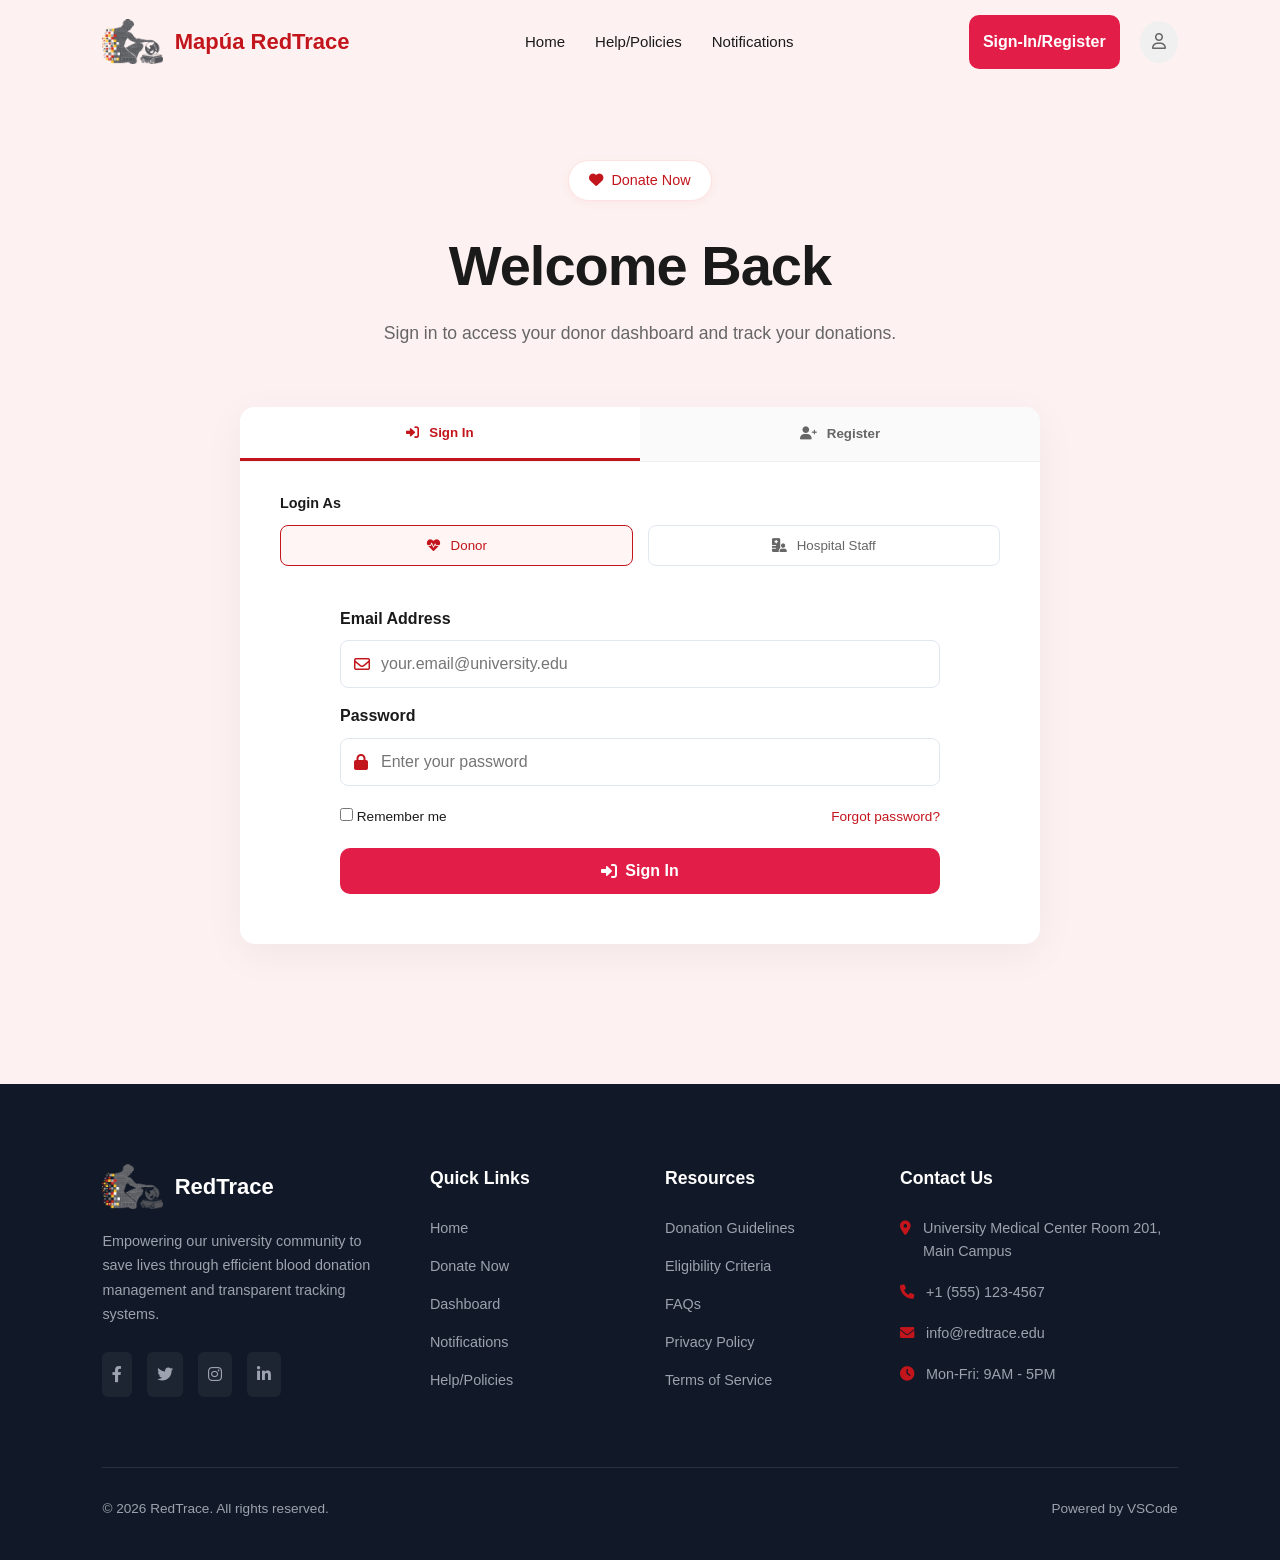
==== login.html @ cab45110 "Add files via upload" ====
<!doctype html>
<html lang="en">
  <head>
    <meta charset="UTF-8" />
    <meta name="viewport" content="width=device-width, initial-scale=1.0" />
    <title>Login | Mapúa RedTrace</title>
    <link rel="stylesheet" href="style.css" />
    <link
      rel="stylesheet"
      href="https://cdnjs.cloudflare.com/ajax/libs/font-awesome/6.0.0/css/all.min.css"
    />
  </head>

  <body class="help-page login-page">
    <header id="main-header">
      <nav class="navbar">
        <div class="logo">
          <a href="index.html">
            <img src="mapua-logo.png" alt="Mapúa Logo" />
            <span>Mapúa RedTrace</span>
          </a>
        </div>
        <ul class="nav-links">
          <li><a href="index.html">Home</a></li>
          <li><a href="help.html">Help/Policies</a></li>
          <li><a href="notifications.html">Notifications</a></li>
        </ul>
        <div class="nav-actions">
          <a href="login.html" class="btn btn-red" style="text-decoration: none"
            >Sign-In/Register</a
          >
          <div class="user-icon"><i class="fa-regular fa-user"></i></div>
        </div>
      </nav>
    </header>

    <main class="login-container">
      <div class="login-welcome">
        <div id="auth-badge" class="badge-mini">
          <i class="fa-solid fa-heart"></i> Donate Now
        </div>
        <h1 id="auth-title">Welcome Back</h1>
        <p id="auth-subtext">
          Sign in to access your donor dashboard and track your donations.
        </p>
      </div>

      <div class="auth-card">
        <div class="auth-tabs">
          <button
            class="auth-tab active"
            id="tab-signin"
            onclick="toggleAuth('signin')"
          >
            <i class="fa-solid fa-right-to-bracket"></i> Sign In
          </button>
          <button
            class="auth-tab"
            id="tab-register"
            onclick="toggleAuth('register')"
          >
            <i class="fa-solid fa-user-plus"></i> Register
          </button>
        </div>

        <div id="signin-section">
          <div class="role-selector" id="role-container">
            <p class="field-label">Login As</p>
            <div class="role-btns">
              <button
                class="role-btn active"
                id="donor-role"
                onclick="selectRole('donor')"
              >
                <i class="fa-solid fa-heart-pulse"></i> Donor
              </button>
              <button
                class="role-btn"
                id="staff-role"
                onclick="selectRole('staff')"
              >
                <i class="fa-solid fa-hospital-user"></i> Hospital Staff
              </button>
            </div>
          </div>

          <form class="auth-form" action="login.php" method="POST">
            <div class="form-group">
              <label>Email Address</label>
              <div class="input-wrapper">
                <i class="fa-regular fa-envelope"></i>
                <input
                  type="email"
                  name="email"
                  id="login-email"
                  placeholder="your.email@university.edu"
                  required
                />
              </div>
            </div>
            <div class="form-group">
              <label>Password</label>
              <div class="input-wrapper">
                <i class="fa-solid fa-lock"></i>
                <input
                  type="password"
                  name="password"
                  placeholder="Enter your password"
                  required
                />
              </div>
            </div>
            <div class="form-options">
              <label class="remember-me"
                ><input type="checkbox" /> Remember me</label
              >
              <a href="#" class="forgot-link">Forgot password?</a>
            </div>
            <button
              type="submit"
              class="btn btn-red btn-full"
              id="submit-auth-btn"
            >
              <i class="fa-solid fa-right-to-bracket"></i> Sign In
            </button>
          </form>
          <p class="staff-notice" id="staff-footer-note" style="display: none">
            <i class="fa-solid fa-circle-info"></i> Staff accounts are managed
            by hospital administrators
          </p>
        </div>

        <div id="register-section" style="display: none">
          <form class="auth-form reg-grid" action="register.php" method="POST">
            <div class="section-title full-width">
              <i class="fa-solid fa-user-gear"></i> Account Information
            </div>

            <div class="form-group">
              <label>First Name <span class="required">*</span></label>
              <input
                type="text"
                name="firstname"
                placeholder="Enter your first name"
                required
              />
              <!--
                This input collects the user's first name.
                The value entered here will be sent to the backend (register.php)
                using POST with the name "firstname".
                PHP will access it using $_POST['firstname'] and store it in the database.
                -->
            </div>
            <div class="form-group">
              <label>Last Name <span class="required">*</span></label>
              <input
                type="text"
                name="lastname"
                placeholder="Enter your last name"
                required
              />
              <!--
                This input collects the user's last name.
                The value entered here will be sent to the backend (register.php)
                using POST with the name "lastname".
                PHP will access it using $_POST['lastname'] and store it in the database.
                -->
            </div>
            <div class="form-group">
              <label>Email <span class="required">*</span></label>
              <input
                type="email"
                name="email"
                placeholder="your.email@university.edu"
                required
              />
              <!--
                This input collects the user's email.
                The value entered here will be sent to the backend (register.php)
                using POST with the name "email".
                PHP will access it using $_POST['email'] and store it in the database.
                -->
            </div>
            <div class="form-group">
              <label>Phone Number <span class="required">*</span></label>
              <input
                type="tel"
                name="phone"
                placeholder="+63 9XX XXX XXXX"
                required
              />
              <!--
                This input collects the user's email.
                The value entered here will be sent to the backend (register.php)
                using POST with the name "email".
                PHP will access it using $_POST['email'] and store it in the database.
                -->
            </div>
            <div class="form-group">
              <label>Password <span class="required">*</span></label>
              <input
                type="password"
                name="password"
                placeholder="Minimum 8 characters"
                required
              />
              <!--
                This input collects the user's password.
                The value entered here will be sent to the backend (register.php)
                using POST with the name "password".
                PHP will access it using $_POST['passwrod'] and store it in the database.
                -->
            </div>
            <div class="form-group">
              <label>Confirm Password <span class="required">*</span></label>
              <input
                type="password"
                name="confirm_password"
                placeholder="Confirm your password"
                required
              />
            </div>

            <div class="section-title full-width">Personal Information</div>
            <div class="form-group">
              <label>Date of Birth <span class="required">*</span></label>
              <input type="date" name="birthday" required />
              <!--
                This input collects the user's bday.
                The value entered here will be sent to the backend (register.php)
                using POST with the name "birthdy".
                PHP will access it using $_POST['birthday'] and store it in the database.
                -->
            </div>
            <div class="form-group">
              <label>Gender <span class="required">*</span></label>
              <select name="gender" required>
                <!--
                This input collects the user's gender.
                The value entered here will be sent to the backend (register.php)
                using POST with the name "gender".
                PHP will access it using $_POST['gender'] and store it in the database.
                -->
                <option value="">Select gender</option>
                <option>Male</option>
                <option>Female</option>
                <option>Other</option>
              </select>
            </div>

            <div class="section-title full-width">
              <i class="fa-solid fa-heart-pulse"></i> Medical Information
            </div>
            <div class="form-group">
              <label>Blood Type <span class="required">*</span></label>
              <select name="bloodtype" required>
                <option value="">Select blood type</option>
                <option>A+</option>
                <option>A-</option>
                <option>B+</option>
                <option>B-</option>
                <option>O+</option>
                <option>O-</option>
                <option>AB+</option>
                <option>AB-</option>
              </select>
              <!--
                This input collects the user's lood type.
                The value entered here will be sent to the backend (register.php)
                using POST with the name "bloodtype".
                PHP will access it using $_POST['bloodtype'] and store it in the database.
                -->
            </div>
            <div class="form-group">
              <label>Weight (lbs) <span class="required">*</span></label>
              <input
                type="number"
                name="weight"
                placeholder="Minimum 110 lbs"
                min="110"
                required
              />
              <!--
                This input collects the user's weight.
                The value entered here will be sent to the backend (register.php)
                using POST with the name "weight".
                PHP will access it using $_POST['weight'] and store it in the database.
                -->
            </div>
            <div class="form-group full-width">
              <label>Medical Conditions</label>
              <textarea
                name="medical_conditions"
                placeholder="List any medical conditions (optional)"
                rows="3"
              ></textarea>
              <!--
                This input collects the user's med con.
                The value entered here will be sent to the backend (register.php)
                using POST with the name "medical condition".
                PHP will access it using $_POST['medical_condition'] and store it in the database.
                -->
            </div>
            <div class="form-group full-width">
              <label>Current Medications</label>
              <textarea
                name="current_medications"
                placeholder="List any medications you're currently taking (optional)"
                rows="3"
              ></textarea>
              <!--
                This input collects the user's cur med.
                The value entered here will be sent to the backend (register.php)
                using POST with the name "current_medication".
                PHP will access it using $_POST['current_medication'] and store it in the database.
                -->
            </div>

            <div class="section-title full-width">
              <i class="fa-solid fa-location-dot"></i> Address Information
            </div>
            <div class="form-group full-width">
              <label>Street Address <span class="required">*</span></label>
              <input
                type="text"
                name="street_address"
                placeholder="Enter your street address"
                required
              />
              <!--
                This input collects the user's address.
                The value entered here will be sent to the backend (register.php)
                using POST with the name "address".
                PHP will access it using $_POST['address'] and store it in the database.
                -->
            </div>
            <div class="form-group">
              <label>City <span class="required">*</span></label>
              <input type="text" name="city" placeholder="City" required />
            </div>
            <!--
                This input collects the user's city.
                The value entered here will be sent to the backend (register.php)
                using POST with the name "city".
                PHP will access it using $_POST['city'] and store it in the database.
                -->
            <div class="form-group">
              <label>ZIP Code <span class="required">*</span></label>
              <input type="text" name="zip" placeholder="ZIP Code" required />
            </div>
            <!--
                This input collects the user's zip.
                The value entered here will be sent to the backend (register.php)
                using POST with the name "zip".
                PHP will access it using $_POST['zip'] and store it in the database.
                -->

            <div class="section-title full-width">
              <i class="fa-solid fa-phone-flip"></i> Emergency Contact
            </div>
            <div class="form-group">
              <label>Contact Name <span class="required">*</span></label>
              <input
                type="text"
                name="contact_name"
                placeholder="Emergency contact name"
                required
              />
              <!--
                This input collects the user's conatnt peorson.
                The value entered here will be sent to the backend (register.php)
                using POST with the name "contant perosn".
                PHP will access it using $_POST['contact_person'] and store it in the database.
                -->
            </div>
            <div class="form-group">
              <label>Contact Phone <span class="required">*</span></label>
              <input
                type="tel"
                name="contact_phone"
                placeholder="+1 234-567-8900"
                required
              />
              <!--
                This input collects the user's contct phone.
                The value entered here will be sent to the backend (register.php)
                using POST with the name "contact phone".
                PHP will access it using $_POST['contact_person'] and store it in the database.
                -->
            </div>

            <div class="form-options full-width">
              <label class="remember-me">
                <input type="checkbox" required /> I consent to donate blood and
                confirm all information is accurate.
              </label>
            </div>

            <button type="submit" class="btn btn-red btn-full full-width">
              <i class="fa-solid fa-user-plus"></i> Create Account
            </button>
          </form>
        </div>
      </div>
    </main>

    <footer>
      <div class="footer-container">
        <div class="footer-brand">
          <div class="logo">
            <img src="mapua-logo.png" alt="Mapúa Logo" />
            <span>RedTrace</span>
          </div>
          <p>
            Empowering our university community to save lives through efficient
            blood donation management and transparent tracking systems.
          </p>
          <div class="social-icons">
            <a href="#"><i class="fa-brands fa-facebook-f"></i></a>
            <a href="#"><i class="fa-brands fa-twitter"></i></a>
            <a href="#"><i class="fa-brands fa-instagram"></i></a>
            <a href="#"><i class="fa-brands fa-linkedin-in"></i></a>
          </div>
        </div>
        <div class="footer-links">
          <h4>Quick Links</h4>
          <a href="index.html">Home</a>
          <a href="#">Donate Now</a>
          <a href="#">Dashboard</a>
          <a href="notifications.html">Notifications</a>
          <a href="help.html">Help/Policies</a>
        </div>
        <div class="footer-links">
          <h4>Resources</h4>
          <a href="#">Donation Guidelines</a>
          <a href="#">Eligibility Criteria</a>
          <a href="#">FAQs</a>
          <a href="#">Privacy Policy</a>
          <a href="#">Terms of Service</a>
        </div>
        <div class="footer-contact">
          <h4>Contact Us</h4>
          <p>
            <i class="fa-solid fa-location-dot"></i> University Medical Center
            Room 201, Main Campus
          </p>
          <p><i class="fa-solid fa-phone"></i> +1 (555) 123-4567</p>
          <p><i class="fa-solid fa-envelope"></i> info@redtrace.edu</p>
          <p><i class="fa-solid fa-clock"></i> Mon-Fri: 9AM - 5PM</p>
        </div>
      </div>
      <div class="footer-bottom">
        <p>&copy; 2026 RedTrace. All rights reserved.</p>
        <p>Powered by VSCode</p>
      </div>
    </footer>

    <script src="script.js"></script>
  </body>
</html>
---- style.css ----
/* ==========================================================================
   GLOBAL STYLES & VARIABLES
   Used across all .html files (index, login, help, donation-process, etc.)
   ========================================================================== */
:root {
  --primary-red: #c3151c; /* Mapúa Red */
  --mapua-yellow: #f7b500; /* Mapúa Yellow */
  --text-dark: #1a1a1a;
  --text-light: #666;
  --bg-pink: #fdf2f1;
  --footer-bg: #111827;
}

* {
  margin: 0;
  padding: 0;
  box-sizing: border-box;
  font-family: "Segoe UI", Tahoma, Geneva, Verdana, sans-serif;
}

body {
  background-color: #fff;
  color: var(--text-dark);
  line-height: 1.6;
}

/* ==========================================================================
   HEADER & NAVIGATION
   Appears on every .html file
   Handles the transparency-to-solid scroll effect
   ========================================================================== */
header {
  position: fixed;
  width: 100%;
  top: 0;
  left: 0;
  z-index: 1000;
  transition: all 0.4s ease;
  background-color: transparent; /* Transparent initially */
}

.notifications-page .nav-links a,
.help-page .nav-links a {
  color: var(--text-dark);
}

.nav-links a {
  text-decoration: none;
  color: #ffffff; /* Starts white */
  font-size: 15px;
  font-weight: 500;
  transition: all 0.3s ease; /* This creates the 'fade' effect */
}

.logo span {
  color: var(--primary-red);
  transition: all 0.3s ease;
}

.logo a {
  text-decoration: none;
  display: flex;
  align-items: center;
  gap: 12px;
  transition: opacity 0.2s ease;
}

.logo a:hover {
  opacity: 0.8;
}

.logo a span {
  color: #ffffff; /* Default for transparent header */
}

header.scrolled .logo a span {
  color: var(--primary-red); /* Changes to Mapúa Red on scroll */
}

header.scrolled {
  background-color: #ffffff;
  box-shadow: 0 4px 12px rgba(0, 0, 0, 0.1);
  padding: 5px 0;
}

header.scrolled .nav-links a {
  color: var(--text-dark);
}

header.scrolled .logo span {
  color: var(--primary-red);
}

.navbar {
  display: flex;
  justify-content: space-between;
  align-items: center;
  padding: 15px 8%;
}

.logo {
  display: flex;
  align-items: center;
  gap: 12px;
  font-weight: bold;
  font-size: 22px;
}

.logo img {
  height: 45px;
  width: auto;
}

.logo span {
  color: #ffffff;
  transition: color 0.3s;
}

header.scrolled .logo span {
  color: var(--primary-red);
}

.nav-links {
  list-style: none;
  display: flex;
  gap: 30px;
}

.nav-links a {
  text-decoration: none;
  color: #ffffff;
  font-size: 15px;
  font-weight: 500;
  transition: color 0.3s;
}

header.scrolled .nav-links a {
  color: var(--text-dark);
}

header.scrolled .nav-links a:hover {
  color: var(--primary-red);
}

.nav-actions {
  display: flex;
  align-items: center;
  gap: 20px;
}

.user-icon {
  background: rgba(255, 255, 255, 0.2);
  padding: 8px 12px;
  border-radius: 50%;
  color: #fff;
  transition: all 0.3s;
}

header.scrolled .user-icon {
  background: #f0f0f0;
  color: var(--text-light);
}

/* ==========================================================================
   LANDING PAGE (index.html) COMPONENTS
   Hero section, summary statistics, and impact cards
   ========================================================================== */
.hero {
  background:
    linear-gradient(rgba(139, 0, 0, 0.6), rgba(20, 0, 0, 0.8)),
    url("donation-bg.jpg");
  background-size: cover;
  background-position: center;
  background-attachment: fixed;
  min-height: 100vh;
  display: flex;
  flex-direction: column;
  justify-content: center;
  align-items: center;
  text-align: center;
  color: white;
  padding: 120px 20px 60px;
}

.hero-content {
  max-width: 850px;
  margin-bottom: 60px;
}

.badge {
  background: rgba(255, 255, 255, 0.15);
  padding: 6px 16px;
  border-radius: 30px;
  font-size: 14px;
  margin-bottom: 25px;
  display: inline-block;
}

.hero h1 {
  font-size: 4rem;
  margin-bottom: 20px;
  line-height: 1.1;
}

.hero h1 span {
  color: var(--mapua-yellow);
}

.hero p {
  font-size: 1.2rem;
  opacity: 0.9;
  margin-bottom: 40px;
}

.hero-btns {
  display: flex;
  gap: 15px;
  justify-content: center;
}

.summary-stats {
  display: grid;
  grid-template-columns: repeat(3, 1fr);
  gap: 20px;
  width: 100%;
  max-width: 1100px;
}

.stat-box {
  background: rgba(255, 255, 255, 0.1);
  backdrop-filter: blur(10px);
  border: 1px solid rgba(255, 255, 255, 0.2);
  padding: 20px;
  border-radius: 15px;
  transition: transform 0.3s ease;
}

.stat-box:hover {
  transform: translateY(-5px);
}

.stat-box h2 {
  font-size: 2.8rem;
  margin-bottom: 5px;
}

.impact {
  padding: 100px 8%;
  background: var(--bg-pink);
  text-align: center;
}

.impact-grid {
  display: grid;
  grid-template-columns: repeat(auto-fit, minmax(240px, 1fr));
  gap: 30px;
  margin-top: 50px;
}

.impact-card {
  background: #fff;
  padding: 40px;
  border-radius: 20px;
  box-shadow: 0 10px 30px rgba(0, 0, 0, 0.03);
}

.impact-card h3 {
  font-size: 2.5rem;
  margin-bottom: 10px;
}

.icon-circle {
  width: 60px;
  height: 60px;
  background: #ffe4e1;
  color: var(--primary-red);
  border-radius: 12px;
  display: flex;
  align-items: center;
  justify-content: center;
  margin: 0 auto 20px;
  font-size: 32px;
}

.trend {
  font-size: 0.85rem;
  font-weight: bold;
  margin-top: 15px;
  display: block;
}

.positive {
  color: #10b981;
}

/* ==========================================================================
   CALL TO ACTION (CTA) SECTION
   Found on index.html and used for banners
   ========================================================================== */
.cta-section {
  padding: 80px 8%;
}

.cta-banner {
  background:
    linear-gradient(rgba(0, 0, 0, 0.2), rgba(0, 0, 0, 0.4)), url("red-bg.jpg");
  background-size: cover;
  background-position: center;
  color: white;
  padding: 80px 60px;
  border-radius: 30px;
  text-align: center;
  box-shadow: 0 10px 30px rgba(0, 0, 0, 0.15);
}

.cta-banner h2 {
  font-size: 2.8rem;
  margin-bottom: 20px;
}

.cta-banner p {
  max-width: 750px;
  margin: 0 auto 40px;
  opacity: 0.9;
}

.cta-btns {
  display: flex;
  justify-content: center;
  gap: 20px;
  margin-bottom: 50px;
}

.cta-features {
  display: flex;
  justify-content: space-around;
  margin-top: 50px;
  border-top: 1px solid rgba(255, 255, 255, 0.2);
  padding-top: 40px;
}

.feature-item strong {
  display: block;
  font-size: 1.6rem;
  margin-bottom: 5px;
}

.feature-item p {
  font-size: 0.9rem;
  opacity: 0.8;
}

/* ==========================================================================
   COMMON BUTTON STYLES
   Used across all pages for consistency
   ========================================================================== */
.btn {
  padding: 12px 28px;
  border-radius: 8px;
  border: none;
  font-weight: 600;
  cursor: pointer;
  transition: 0.3s;
  display: flex;
  align-items: center;
  gap: 10px;
}

.btn-red {
  background: var(--primary-red);
  color: white;
}

.btn-red:hover {
  background: #a51218;
}

.btn-white {
  background: white;
  color: var(--primary-red);
}

.btn-white:hover {
  background: #f8f8f8;
}

.btn-outline {
  background: transparent;
  border: 2px solid white;
  color: white;
}

.btn-outline:hover {
  background: white;
  color: var(--primary-red);
}

/* ==========================================================================
   FOOTER
   Appears on every .html file
   ========================================================================== */
footer {
  background: var(--footer-bg);
  color: #9ca3af;
  padding: 80px 8% 40px;
}

.footer-container {
  display: grid;
  grid-template-columns: 1.5fr 1fr 1fr 1.5fr;
  gap: 50px;
}

.footer-brand .logo {
  margin-bottom: 20px;
}

.footer-brand .logo span {
  color: white;
}

.footer-brand p {
  font-size: 0.9rem;
  line-height: 1.7;
  margin-bottom: 25px;
}

.social-icons {
  display: flex;
  gap: 15px;
}

.social-icons a {
  color: #9ca3af;
  background: rgba(255, 255, 255, 0.05);
  padding: 10px;
  border-radius: 6px;
  transition: 0.3s;
}

.social-icons a:hover {
  background: var(--primary-red);
  color: white;
}

.footer-links h4,
.footer-contact h4 {
  color: white;
  margin-bottom: 25px;
  font-size: 1.1rem;
}

.footer-links a {
  display: block;
  color: #9ca3af;
  text-decoration: none;
  margin-bottom: 15px;
  font-size: 0.9rem;
}

.footer-links a:hover {
  color: white;
}

.footer-contact p {
  display: flex;
  align-items: flex-start;
  gap: 12px;
  margin-bottom: 18px;
  font-size: 0.9rem;
}

.footer-contact i {
  color: var(--primary-red);
  margin-top: 4px;
}

.footer-bottom {
  border-top: 1px solid rgba(255, 255, 255, 0.1);
  margin-top: 60px;
  padding-top: 30px;
  display: flex;
  justify-content: space-between;
  font-size: 0.85rem;
}

/* ==========================================================================
   RESPONSIVE LAYOUT BREAKPOINTS
   Ensures index, help, and auth pages work on mobile/tablets
   ========================================================================== */
@media (max-width: 992px) {
  .footer-container {
    grid-template-columns: 1fr 1fr;
  }
  .hero h1 {
    font-size: 3rem;
  }
}

@media (max-width: 768px) {
  .navbar {
    padding: 15px 4%;
  }
  .nav-links {
    display: none;
  }
  .summary-stats {
    grid-template-columns: 1fr;
  }
  .cta-features {
    flex-direction: column;
    gap: 30px;
  }
  .footer-container {
    grid-template-columns: 1fr;
  }
}

/* ==========================================================================
   HELP & POLICIES PAGE (help.html) COMPONENTS
   Tab switching, FAQ accordions, and policy cards
   ========================================================================== */
body.help-page {
  background-color: var(--bg-pink) !important;
}

.help-page .help-hero,
.help-page .faq-section {
  background-color: transparent !important;
}

.help-page .faq-container {
  background-color: #ffffff;
  box-shadow: 0 10px 40px rgba(195, 21, 28, 0.08);
}

.help-page header .logo span {
  color: var(--primary-red);
}

.help-page header .nav-links a {
  color: var(--text-dark);
}

.help-page header .user-icon {
  background: #f0f0f0;
  color: var(--text-light);
}

.help-hero {
  padding: 150px 8% 60px;
  text-align: center;
  background-color: #fcfcfc;
}

.help-hero h1 {
  font-size: 3rem;
  font-weight: 700;
  margin-bottom: 20px;
  color: var(--text-dark);
}

.help-badge {
  background: #fff;
  border: 1px solid #eee;
  padding: 8px 16px;
  border-radius: 30px;
  display: inline-block;
  color: var(--primary-red);
  margin-bottom: 20px;
}

.tab-container {
  display: flex;
  justify-content: center;
  margin-top: 40px;
}

.tab-pill {
  background: #ffffff;
  padding: 8px;
  border-radius: 50px;
  display: flex;
  gap: 5px;
  box-shadow: 0 4px 15px rgba(0, 0, 0, 0.05);
  border: 1px solid #eee;
}

.tab-btn {
  padding: 12px 30px;
  border-radius: 40px;
  border: none;
  background: transparent;
  font-weight: 600;
  cursor: pointer;
  display: flex;
  align-items: center;
  gap: 10px;
  transition: all 0.3s ease;
  color: var(--text-light);
}

.tab-btn i {
  font-size: 1.1rem;
}

.tab-btn.active {
  background: var(--primary-red);
  color: #ffffff;
  box-shadow: 0 4px 12px rgba(195, 21, 28, 0.2);
}

.tab-btn:hover:not(.active) {
  background: #f8f8f8;
  color: var(--primary-red);
}

.faq-section {
  padding: 0 8% 80px;
  background-color: #fdfaf9;
}

.faq-container {
  background: #ffffff;
  padding: 50px;
  border-radius: 24px;
  box-shadow: 0 10px 40px rgba(0, 0, 0, 0.05);
  max-width: 1000px;
  margin: 40px auto 0;
  position: relative;
  z-index: 10;
}

.faq-header {
  display: flex;
  align-items: center;
  gap: 15px;
  margin-bottom: 35px;
}

.faq-header i {
  color: var(--primary-red);
  font-size: 2rem;
  display: inline-flex;
  align-items: center;
  justify-content: center;
}

.accordion-item {
  border: 1px solid #f0f0f0;
  border-radius: 12px;
  margin-bottom: 16px;
  overflow: hidden;
  transition: all 0.3s ease;
}

.accordion-header {
  width: 100%;
  padding: 22px 30px;
  display: flex;
  justify-content: space-between;
  align-items: center;
  background: transparent;
  border: none;
  font-size: 1.05rem;
  font-weight: 600;
  color: var(--text-dark);
  cursor: pointer;
  text-align: left;
}

.accordion-header i {
  font-size: 0.9rem;
  color: #a0aec0;
  transition: transform 0.3s;
}

.accordion-content {
  max-height: 0;
  overflow: hidden;
  transition: all 0.3s ease-in-out;
  padding: 0 30px;
  color: var(--text-light);
}

.accordion-item.active {
  border-color: #eee;
  box-shadow: 0 4px 12px rgba(0, 0, 0, 0.02);
}

.accordion-item.active .accordion-header i {
  transform: rotate(180deg);
}

.accordion-item.active .accordion-content {
  max-height: 500px;
  padding: 0 30px 25px;
}

.policy-container {
  max-width: 1000px;
  margin: 50px auto 80px;
  display: flex;
  flex-direction: column;
  gap: 25px;
  padding: 0 20px;
}

.policy-card {
  background: #ffffff;
  padding: 40px;
  border-radius: 24px;
  box-shadow: 0 10px 40px rgba(0, 0, 0, 0.05);
  display: flex;
  align-items: flex-start;
  gap: 25px;
  transition: transform 0.3s ease;
}

.policy-card:hover {
  transform: translateY(-5px);
}

.policy-icon-box {
  min-width: 60px;
  height: 60px;
  background-color: #fdf2f1;
  color: var(--primary-red);
  border-radius: 12px;
  display: flex;
  align-items: center;
  justify-content: center;
  font-size: 1.5rem;
}

.policy-text h3 {
  font-size: 1.4rem;
  margin-bottom: 12px;
  color: var(--text-dark);
}

.policy-text p {
  color: var(--text-light);
  line-height: 1.7;
  font-size: 1rem;
}

.questions-banner {
  padding: 0 8% 80px;
  background-color: transparent;
}

.banner-content {
  background:
    linear-gradient(rgba(0, 0, 0, 0.2), rgba(0, 0, 0, 0.4)), url("red-bg.jpg");
  background-size: cover;
  background-position: center;
  border-radius: 20px;
  padding: 50px 60px;
  display: flex;
  justify-content: space-between;
  align-items: center;
  color: white;
  box-shadow: 0 10px 30px rgba(0, 0, 0, 0.15);
}

.banner-btns {
  display: flex;
  flex-direction: column;
  gap: 15px;
}

.banner-btns .btn {
  width: 180px;
  justify-content: center;
}

/* ==========================================================================
   ALERTS & NOTIFICATIONS PAGE (notifications.html) COMPONENTS
   Stats grid, filter pills, and notification card variants
   ========================================================================== */
.notifications-page {
  background-color: var(--bg-pink);
}

.notifications-container {
  padding: 120px 8% 80px;
}

.notif-header h1 {
  font-size: 3rem;
  margin-bottom: 10px;
}

.notif-stats-grid {
  display: grid;
  grid-template-columns: repeat(auto-fit, minmax(200px, 1fr));
  gap: 20px;
  margin: 40px 0;
}

.notif-stat-card {
  background: white;
  padding: 35px 55px;
  border-radius: 15px;
  display: flex;
  align-items: center;
  gap: 20px;
  box-shadow: 0 4px 15px rgba(0, 0, 0, 0.05);
  min-height: 100px;
}

.notif-stat-card .count {
  display: block;
  font-size: 1.8rem;
  font-weight: bold;
}

.icon-box {
  width: 55px;
  height: 55px;
  border-radius: 10px;
  display: flex;
  align-items: center;
  justify-content: center;
  font-size: 1.2rem;
}
.red-light {
  background: #fee2e2;
  color: #ef4444;
}
.orange-light {
  background: #ffedd5;
  color: #f97316;
}
.green-light {
  background: #dcfce7;
  color: #22c55e;
}
.blue-light {
  background: #dbeafe;
  color: #3b82f6;
}

.notif-actions-bar {
  display: flex;
  justify-content: space-between;
  align-items: center;
  margin-bottom: 30px;
}

.filter-pills {
  background: white;
  padding: 5px;
  border-radius: 10px;
  display: flex;
  gap: 5px;
}

.filter-pills .pill {
  padding: 8px 15px;
  border-radius: 8px;
  border: none;
  background: transparent;
  cursor: pointer;
  font-weight: 500;
}

.filter-pills .pill.active {
  background: var(--primary-red);
  color: white;
}

.notif-stat-card {
  background: white;
  padding: 25px;
  border-radius: 15px;
  display: flex;
  align-items: center;
  gap: 15px;
  box-shadow: 0 4px 15px rgba(0, 0, 0, 0.05);
}

.stat-info {
  display: flex;
  flex-direction: column;
  justify-content: center;
}

.notif-stat-card .label {
  font-size: 0.9rem;
  color: var(--text-light);
  line-height: 1;
}

.card-content {
  flex: 1;
}

.card-title-row {
  display: flex;
  align-items: center;
  gap: 12px;
  margin-bottom: 8px;
}

.notif-card {
  display: flex;
  align-items: flex-start;
  justify-content: space-between;
  background: white;
  padding: 30px;
  border-radius: 15px;
  gap: 20px;
  box-shadow: 0 4px 15px rgba(0, 0, 0, 0.05);
  position: relative;
}

.notif-card.hidden {
  display: none;
}

.card-title-row {
  display: flex;
  align-items: center;
  gap: 12px;
  margin-bottom: 8px;
}

.card-title-row h3 {
  font-size: 1.2rem;
  font-weight: 700;
  line-height: 1.2;
}

.card-content p {
  margin-top: 0;
  line-height: 1.5;
  color: var(--text-light);
}

.card-meta {
  margin-top: 15px;
  display: flex;
  gap: 25px;
  font-size: 0.85rem;
  color: var(--text-light);
}

.card-meta span {
  display: flex;
  align-items: center;
}

.card-meta i {
  color: var(--primary-red);
  margin-right: 10px;
  font-size: 0.95rem;
}

.card-actions {
  display: flex;
  gap: 15px;
  margin-left: auto;
}

.icon-btn {
  background: transparent;
  border: none;
  color: #64748b;
  cursor: pointer;
  font-size: 1.1rem;
  transition: color 0.2s ease;
}

.icon-btn:hover {
  color: var(--primary-red);
}

.badges {
  display: flex;
  gap: 8px;
}

.badges .badge {
  padding: 4px 10px;
  border-radius: 20px;
  font-size: 0.7rem;
  font-weight: bold;
  margin-bottom: 0;
  display: inline-block;
}

.notif-list {
  display: flex;
  flex-direction: column;
  gap: 20px;
}

.notif-card {
  background: white;
  padding: 30px;
  border-radius: 15px;
  display: flex;
  gap: 20px;
  box-shadow: 0 4px 15px rgba(0, 0, 0, 0.05);
  transition: transform 0.2s ease;
}

.notif-card:hover {
  transform: translateX(5px);
}

.badge.low {
  background: #f1f5f9;
  color: #64748b;
}
.badge.medium {
  background: #ffedd5;
  color: #f97316;
}
.badge.high {
  background: #fee2e2;
  color: #ef4444;
}
.badge.status {
  background: #dcfce7;
  color: #22c55e;
}

.icon-btn {
  background: transparent;
  border: none;
  color: #64748b;
  cursor: pointer;
  font-size: 1rem;
  margin-left: 10px;
}

/* ==========================================================================
   COMMON MODAL STYLES
   Used on notifications.html and donation-process.html
   ========================================================================== */
.modal-overlay {
  position: fixed;
  top: 0;
  left: 0;
  width: 100%;
  height: 100%;
  background: rgba(0, 0, 0, 0.5);
  display: none;
  justify-content: center;
  align-items: center;
  z-index: 2000;
}

.modal-card {
  background: white;
  width: 90%;
  max-width: 550px;
  border-radius: 12px;
  padding: 30px;
  box-shadow: 0 10px 25px rgba(0, 0, 0, 0.2);
}

.modal-header {
  display: flex;
  justify-content: space-between;
  align-items: center;
  margin-bottom: 20px;
}

.close-btn {
  background: none;
  border: none;
  font-size: 1.5rem;
  cursor: pointer;
  color: #666;
}

.form-group {
  margin-bottom: 15px;
}

.form-group label {
  font-weight: 600;
  margin-bottom: 1px;
  display: block;
  color: var(--text-dark);
}

.form-group input,
.form-group select,
.form-group textarea {
  padding: 15px 18px;
  border-radius: 12px;
}

.modal-footer {
  display: flex;
  gap: 10px;
  margin-top: 20px;
}

.btn-cancel {
  background: #f0f0f0;
  color: #333;
}

/* ==========================================================================
   AUTHENTICATION PAGE (login.html) COMPONENTS
   Welcome headers, role selectors, and registration grid
   ========================================================================== */
.login-container {
  padding: 100px 20px 80px;
  display: flex;
  flex-direction: column;
  align-items: center;
  min-height: 80vh;
}

.login-welcome {
  display: flex;
  flex-direction: column;
  align-items: center;
  text-align: center;
  padding: 60px 20px 40px;
  width: 100%;
}

.login-welcome h1 {
  font-size: 3.5rem;
  font-weight: 700;
  margin-bottom: 8px;
  letter-spacing: -1px;
  text-align: center;
}

.login-welcome p {
  font-size: 1.1rem;
  color: var(--text-light);
  margin-bottom: 20px;
}

.badge-mini {
  display: flex;
  align-items: center;
  justify-content: center;
  gap: 8px;
  margin: 0 auto 20px;
  padding: 8px 20px;
  font-size: 0.9rem;
  border-radius: 50px;
  background: #ffffff;
  border: 1px solid #fee2e2;
  color: var(--primary-red);
  box-shadow: 0 2px 10px rgba(195, 21, 28, 0.05);
}

.auth-card {
  width: 100%;
  max-width: 800px;
  margin: 0 auto 60px;
  background: white;
  border-radius: 15px;
  box-shadow: 0 10px 40px rgba(0, 0, 0, 0.05);
  overflow: hidden;
}

.auth-tabs {
  display: grid;
  grid-template-columns: 1fr 1fr;
  border-bottom: 1px solid #f0f0f0;
}

.auth-tab {
  padding: 18px;
  border: none;
  background: #fafafa;
  font-weight: 600;
  color: var(--text-light);
  cursor: pointer;
  transition: 0.3s;
  display: flex;
  justify-content: center;
  align-items: center;
  gap: 10px;
}

.auth-tab.active {
  background: white;
  color: var(--primary-red);
  border-bottom: 3px solid var(--primary-red);
}

.role-selector {
  padding: 30px 40px 0;
}

.field-label {
  font-size: 0.9rem;
  font-weight: 600;
  margin-bottom: 10px;
}

.role-btns {
  display: grid;
  grid-template-columns: 1fr 1fr;
  gap: 15px;
}

.role-btn {
  padding: 12px;
  border: 1px solid #e2e8f0;
  background: white;
  border-radius: 8px;
  cursor: pointer;
  font-weight: 500;
  color: var(--text-light);
  display: flex;
  align-items: center;
  justify-content: center;
  gap: 10px;
}

.role-btn.active {
  border-color: var(--primary-red);
  color: var(--primary-red);
  background: #fff5f5;
}

#auth-form {
  padding: 30px 40px 40px;
}
/*
.input-wrapper {
  position: relative;
  margin-top: 8px;
}

.input-wrapper i {
  position: absolute;
  left: 15px;
  top: 50%;
  transform: translateY(-50%);
  color: #94a3b8;
}

.input-wrapper input {
  width: 100%;
  padding: 12px 12px 12px 45px;
  border: 1px solid #e2e8f0;
  border-radius: 8px;
  background: #fcfcfc;
  font-size: 1rem;
}
  */

.input-wrapper {
  position: relative;
}

.input-wrapper i {
  position: absolute;
  left: 14px;
  top: 50%;
  transform: translateY(-50%);
  color: #94a3b8;
  pointer-events: none;
}

.input-wrapper input {
  width: 100%;
  padding: 14px 14px 14px 40px; /* space for icon */
  border: 1px solid #e2e8f0;
  border-radius: 8px;
  background: #ffffff;
  font-size: 1rem;
}

.form-options {
  display: flex;
  justify-content: space-between;
  align-items: center;
  margin: 20px 0;
  font-size: 0.85rem;
}

.reg-grid .form-options {
  margin-top: 30px;
  padding: 15px;
  background-color: #fff8f8;
  border-radius: 8px;
}

.forgot-link {
  color: var(--primary-red);
  text-decoration: none;
  font-weight: 500;
}

.btn-full {
  width: 100%;
  justify-content: center;
  padding: 15px;
}

.staff-notice {
  text-align: center;
  padding: 5px 0 30px !important;
  font-size: 0.85rem;
  color: #64748b;
  display: flex;
  align-items: center;
  justify-content: center;
  gap: 8px;
  width: 100%;
}

.staff-notice i {
  font-size: 0.9rem;
  color: #94a3b8;
}

#submit-auth-btn {
  margin-bottom: 0px;
}

#signin-section .auth-form {
  padding: 40px 100px 10px !important;
}

#signin-section .auth-form {
  padding: 40px 100px 50px !important;
}

.reg-grid {
  display: grid !important;
  grid-template-columns: 1fr 1fr;
  gap: 25px 25px;
  padding: 30px 50px 70px !important;
}

.full-width {
  grid-column: span 2;
}

.section-title i,
.input-wrapper i,
.staff-notice i {
  color: var(--primary-red) !important;
}

.section-title {
  font-size: 1.4rem;
  font-weight: 700;
  color: #0f172a;
  margin: 45px 0 15px !important;
  display: flex;
  align-items: center;
  gap: 12px;
}

.form-group {
  display: flex;
  flex-direction: column;
  gap: 8px;
}

.required {
  color: var(--primary-red);
  margin-left: 2px;
  font-weight: bold;
}

.reg-grid input,
.reg-grid select,
.reg-grid textarea {
  padding: 16px 20px;
  font-size: 1rem;
  border: 1px solid #e2e8f0;
  border-radius: 12px;
  background-color: #fcfcfc;
}

.reg-grid .form-options {
  margin-top: 30px;
  padding: 20px;
  background-color: #f8fafc;
  border-radius: 12px;
}

.reg-grid .section-title:first-of-type {
  margin-top: 10px !important;
}

.reg-grid input,
.reg-grid select,
.reg-grid textarea {
  padding: 14px;
  font-size: 0.95rem;
  border: 1px solid #e2e8f0;
  border-radius: 10px;
  background-color: #ffffff;
}

@media (max-width: 768px) {
  .reg-grid {
    padding: 30px 25px !important;
    gap: 20px;
  }
}

/* ==========================================================================
   DONATION PROCESS (donation-process.html) COMPONENTS
   Progress steppers, assessment questions, and screening modals
   ========================================================================== */
.process-container {
  max-width: 900px;
  margin: 120px auto 80px;
  padding: 0 20px;
}

.stepper {
  display: flex;
  align-items: center;
  justify-content: center;
  margin-bottom: 40px;
  gap: 15px;
}
.step {
  text-align: center;
  color: #94a3b8;
  font-size: 0.85rem;
  font-weight: 600;
}
.step.active .step-num {
  background: var(--primary-red);
  color: white;
}
.step-num {
  width: 35px;
  height: 35px;
  background: #e2e8f0;
  border-radius: 50%;
  display: flex;
  align-items: center;
  justify-content: center;
  margin: 0 auto 8px;
}
.step-line {
  width: 60px;
  height: 2px;
  background: #e2e8f0;
  margin-bottom: 20px;
}

.assessment-card {
  background: white;
  border-radius: 20px;
  padding: 40px;
  box-shadow: 0 10px 30px rgba(0, 0, 0, 0.05);
}
.assessment-header {
  display: flex;
  gap: 20px;
  margin-bottom: 40px;
}

.assessment-footer {
  display: flex;
  justify-content: space-between;
  align-items: center;
  margin-top: 30px;
  padding-top: 20px;
  border-top: 1px solid #f1f5f9;
}

#progress-text {
  font-size: 0.9rem;
  color: #64748b;
  font-weight: 500;
}

.icon-box-pink {
  width: 50px;
  height: 50px;
  background: #fdf2f1;
  color: var(--primary-red);
  border-radius: 10px;
  display: flex;
  align-items: center;
  justify-content: center;
  font-size: 1.4rem;
}
.q-row {
  display: flex;
  justify-content: space-between;
  align-items: center;
  padding: 25px;
  border: 1px solid #f1f5f9;
  border-radius: 12px;
  margin-bottom: 15px;
  transition: border-color 0.3s ease;
}

.q-row.answered {
  border: 1px solid #fecaca;
  background-color: #fffafb;
}

.btn-red-fade {
  background-color: #f8a5a8;
  color: white;
  padding: 12px 35px;
  border-radius: 10px;
  border: none;
  font-weight: 600;
  cursor: not-allowed;
  pointer-events: none;
  transition: all 0.3s ease;
  display: flex;
  align-items: center;
  gap: 10px;
}

.btn-red-fade.ready {
  background-color: var(--primary-red) !important;
  cursor: pointer !important;
  pointer-events: auto !important;
  opacity: 1 !important;
}

.btn-red-fade.ready:hover {
  background-color: #a51218 !important;
}

.q-tag {
  font-size: 0.75rem;
  background: #e2e8f0;
  padding: 3px 8px;
  border-radius: 4px;
  color: #64748b;
}
.q-btns {
  display: flex;
  gap: 10px;
}
.choice-btn {
  padding: 10px 25px;
  border-radius: 8px;
  border: none;
  background: #f1f5f9;
  cursor: pointer;
  font-weight: 600;
  transition: 0.3s;
}
.choice-btn.selected-yes {
  background: #22c55e !important;
  color: white;
}
.choice-btn.selected-no {
  background: #ef4444 !important;
  color: white;
}

.loading-card,
.ineligible-card {
  background: white;
  padding: 40px;
  border-radius: 20px;
  text-align: center;
  max-width: 450px;
  width: 90%;
}

.ineligible-card {
  background: white;
  padding: 40px;
  border-radius: 24px;
  text-align: center;
  max-width: 500px;
  width: 90%;
  box-shadow: 0 20px 40px rgba(0, 0, 0, 0.1);
}

.ineligible-card h2 {
  font-size: 1.8rem;
  font-weight: 700;
  color: #0f172a;
  margin-bottom: 12px;
}

.ineligible-card > p {
  color: #64748b;
  font-size: 1.05rem;
  line-height: 1.5;
  margin-bottom: 25px;
}

.spinner {
  width: 50px;
  height: 50px;
  border: 5px solid #f3f3f3;
  border-top: 5px solid var(--primary-red);
  border-radius: 50%;
  animation: spin 1s linear infinite;
  margin: 0 auto 20px;
}
@keyframes spin {
  0% {
    transform: rotate(0deg);
  }
  100% {
    transform: rotate(360deg);
  }
}

.warning-circle {
  width: 80px;
  height: 80px;
  background: #fffbeb;
  color: #f59e0b;
  border-radius: 50%;
  display: flex;
  align-items: center;
  justify-content: center;
  font-size: 2rem;
  margin: 0 auto 20px;
}

.reason-box {
  background: #fffbeb;
  border: 1px solid #fde68a;
  padding: 20px;
  border-radius: 12px;
  margin: 25px 0;
  color: #92400e;
  text-align: center;
  font-size: 1rem;
}

.reason-box strong {
  color: #b45309;
  margin-right: 5px;
}

.disclaimer {
  color: #64748b;
  font-size: 0.95rem;
  line-height: 1.6;
  margin: 30px 0 35px;
  padding: 0 10px;
}

.btn-full {
  width: 100%;
  padding: 16px;
  font-size: 1rem;
  font-weight: 700;
  border-radius: 12px;
  transition: all 0.2s ease;
}

.btn-red-fade {
  background: #f8a5a8;
  color: white;
  padding: 12px 30px;
  border-radius: 10px;
  border: none;
  font-weight: 600;
}

.success-circle {
  width: 80px;
  height: 80px;
  background: #ecfdf5;
  color: #10b981;
  border-radius: 50%;
  display: flex;
  align-items: center;
  justify-content: center;
  font-size: 2.2rem;
  margin: 0 auto 20px;
}

.eligible-card {
  background: white;
  padding: 40px;
  border-radius: 24px;
  text-align: center;
  max-width: 500px;
  width: 90%;
  box-shadow: 0 20px 40px rgba(0, 0, 0, 0.1);
}

.success-box {
  background: #f0fdf4;
  border: 1px solid #bbf7d0;
  padding: 20px;
  border-radius: 12px;
  margin: 25px 0;
  color: #166534;
  text-align: center;
  font-size: 1rem;
}

.next-steps {
  color: #64748b;
  font-size: 0.95rem;
  line-height: 1.6;
  margin: 30px 0 35px;
  padding: 0 10px;
}

/* ==========================================================================
   PHYSICAL SCREENING (donation-process.html) STEP 2 STYLES
   Alert boxes, dashed vital boxes, and "What to Expect" theme
   ========================================================================== */
.step.active .step-text,
.step.completed .step-text {
  color: var(--primary-red);
  font-weight: bold;
}

.info-alert-blue {
  display: flex;
  align-items: center;
  gap: 20px;
  background: #eef2ff;
  border: 1px solid #d0d7de;
  padding: 20px;
  border-radius: 12px;
  margin-bottom: 30px;
}

.icon-circle-blue {
  width: 45px;
  height: 45px;
  background: #dbeafe;
  color: #2563eb;
  border-radius: 10px;
  display: flex;
  align-items: center;
  justify-content: center;
  font-size: 1.2rem;
}

.section-subtitle {
  font-size: 1.1rem;
  font-weight: 700;
  margin-bottom: 20px;
}

.vitals-grid {
  display: grid;
  grid-template-columns: 1fr 1fr;
  gap: 15px;
  margin-bottom: 30px;
}

.vital-item {
  display: flex;
  align-items: center;
  gap: 15px;
  padding: 15px 20px;
  border: 2px dashed #e2e8f0;
  border-radius: 15px;
  background: #f8fafc;
}

.vital-item.full-width {
  grid-column: span 2;
}

.vital-icon-box {
  width: 45px;
  height: 45px;
  background: #fdf2f1;
  color: var(--primary-red);
  border-radius: 10px;
  display: flex;
  align-items: center;
  justify-content: center;
}

.vital-details {
  display: flex;
  flex-direction: column;
}

.v-label {
  font-size: 0.75rem;
  font-weight: 700;
  color: #64748b;
  text-transform: uppercase;
}

.v-status {
  color: #94a3b8;
  font-weight: 500;
}

.amber-theme {
  background: #fffbeb !important;
  border: 1px solid #fde68a !important;
  text-align: left !important;
  padding: 25px !important;
}

.reason-header {
  color: #b45309;
  font-weight: 700;
  margin-bottom: 15px;
  display: flex;
  align-items: center;
  gap: 10px;
}

.expect-list {
  list-style: none;
  padding: 0;
  margin: 0;
}

.expect-list li {
  color: #92400e;
  margin-bottom: 10px;
  font-size: 0.95rem;
  display: flex;
  align-items: flex-start;
}

.expect-list li::before {
  content: "✓";
  color: #b45309;
  margin-right: 12px;
  font-weight: bold;
}

/* ==========================================================================
   PHYSICAL SCREENING SUCCESS STATE (POST-STAFF CHECK)
   ========================================================================== */

/* Success Item: Solid Green Border instead of Dashed Gray */
/* Container for Results Grid */
#vitals-results .vitals-grid {
  display: grid;
  grid-template-columns: 1fr 1fr;
  gap: 15px;
  margin: 20px 0;
}

/* Updated Success State Vital Card */
.vital-item.success-state {
  border: 1px solid #d1fae5;
  background: #f0fdf4;
  padding: 15px 20px;
  border-radius: 12px;
  display: flex;
  align-items: center;
  gap: 15px;
}

/* Success Icon Box */
.vital-icon-box.success {
  background: #ffffff;
  color: #10b981;
  border-radius: 8px;
  box-shadow: 0 2px 4px rgba(0, 0, 0, 0.05);
}

/* The Container */
.approval-box {
  display: flex;
  align-items: center;
  justify-content: space-between;
  padding: 15px 20px;
  background-color: #eff6ff;
  border-radius: 8px;
  margin-top: 20px;
}

/* Groups the icon and text together on the left */
.approval-left-group {
  display: flex;
  align-items: center;
  gap: 15px;
}

/* The Green Badge on the right */
.badge-cleared {
  background-color: #dcfce7;
  color: #166534;
  padding: 6px 12px;
  border-radius: 20px;
  font-weight: 600;
  font-size: 0.875rem;
  white-space: nowrap;
}

.vital-item.success-item {
  border: 1px solid #bcf0da !important;
  background: #f0fdf4 !important;
}

.vital-icon-box.success-icon {
  background: #ffffff;
  color: #10b981;
}

/* Label: Small, Bold, and Uppercase */
.v-label {
  display: block;
  font-size: 10px;
  font-weight: 700;
  color: #64748b;
  text-transform: uppercase;
  letter-spacing: 0.5px;
  margin-bottom: 2px;
}

/* Value: Main numerical data */
.v-value {
  display: block;
  font-size: 16px;
  font-weight: 700;
  color: #1e293b;
}

/* Status: Success text */
.v-status.success-text {
  font-size: 13px;
  font-weight: 600;
  color: #065f46;
}

/* Success Banner Styles */
.success-bg {
  background: #f0fdf4;
  border: 1px solid #bcf0da;
  color: #065f46;
  display: flex;
  padding: 20px;
  border-radius: 12px;
  margin-bottom: 25px;
  gap: 15px;
}

.icon-circle-green {
  width: 40px;
  height: 40px;
  background: #dcfce7;
  color: #22c55e;
  border-radius: 50%;
  display: flex;
  align-items: center;
  justify-content: center;
}

/* =========================================================================
   STEP 3: CONFIRM DONATION STYLES
    Final Review and Consent
   ========================================================================= */

#section-confirm {
  max-width: 1000px;
  margin: 0 auto;
  padding: 20px;
}

/* The light green square for the icon */
.icon-box-success {
  background-color: #dcfce7;
  color: #15803d;
  height: 48px;
  width: 48px;
  border-radius: 12px;
  display: flex;
  justify-content: center;
  align-items: center;
  font-size: 1.25rem;
}

/* Success Banners */
.status-banner {
  display: flex;
  align-items: center;
  gap: 15px;
  padding: 15px 20px;
  border-radius: 8px;
  margin-bottom: 20px;
  background-color: #f0fdf4;
  border: 1px solid #dcfce7;
}

.status-banner i {
  color: #22c55e;
  font-size: 24px;
}

.status-banner .title {
  font-weight: 700;
  font-size: 1.1rem;
  color: #166534;
}

/* Donation Details Grid */
.details-grid {
  display: grid;
  grid-template-columns: 1fr 1fr;
  gap: 16px;
  margin-top: 15px;
}

.detail-icon-box {
  background-color: #fee2e2;
  color: #ef4444;
  width: 44px;
  height: 44px;
  border-radius: 10px;
  display: flex;
  align-items: center;
  justify-content: center;
  font-size: 1.2rem;
  flex-shrink: 0;
}

.detail-item {
  display: flex;
  align-items: center;
  gap: 15px;
  background: #f8fafc;
  padding: 16px;
  border-radius: 12px;
}

.detail-item label {
  display: block;
  font-size: 0.75rem;
  color: #64748b;
  font-weight: 600;
  text-transform: uppercase;
  margin-bottom: 2px;
}

.detail-item strong {
  display: block;
  font-size: 1rem;
  color: #1e293b;
  font-weight: 700;
}

/* The main blue container */
.vitals-summary-container {
  background-color: #f0f9ff;
  border: 1px solid #e0f2fe;
  border-radius: 12px;
  padding: 20px;
  margin: 20px 0;
}

/* Header text styling */
.summary-header {
  color: #0369a1;
  font-size: 1rem;
  font-weight: 700;
  margin-bottom: 15px;
  display: flex;
  align-items: center;
  gap: 8px;
}

/* Flex row to hold the cards */
.summary-flex-row {
  display: flex;
  gap: 12px;
  justify-content: space-between;
}

/* Individual white cards */
.summary-card {
  background: #ffffff;
  flex: 1;
  padding: 12px 5px;
  border-radius: 8px;
  text-align: center;
  display: flex;
  flex-direction: column;
  box-shadow: 0 1px 3px rgba(0, 0, 0, 0.05);
}

/* Label styling (BP, Pulse, etc.) */
.summary-card .label {
  font-size: 0.75rem;
  color: #64748b;
  margin-bottom: 4px;
}

/* Value styling (120/80, 72 bpm, etc.) */
.summary-card .value {
  font-size: 1rem;
  font-weight: 700;
  color: #1e293b;
}

/* Reminders Box */
.reminders-box {
  background-color: #fffbeb;
  border: 1px solid #fef3c7;
  padding: 20px;
  border-radius: 8px;
  margin-bottom: 20px;
}

.reminders-box ul {
  margin-top: 10px;
  padding-left: 20px;
  color: #92400e;
}

/* Confirmation Check */
.confirmation-check {
  display: flex;
  gap: 15px;
  padding: 20px;
  border: 1px solid #e2e8f0;
  border-radius: 8px;
  margin-bottom: 20px;
  align-items: flex-start;
}

/* =========================================================================
   STEP 4: COMPLETE STYLES
    Thank you and Post-Donation Care
   ========================================================================= */

/* 1. Global Visibility Control */
#success-view {
  display: none; /* Keeps it hidden until changeStep(4) is called */
  width: 100%;
}

/* 2. Success Icon & Header */
.success-icon-wrap {
  display: flex;
  justify-content: center;
  margin-bottom: 24px;
}

.heart-bg {
  background: #dcfce7; /* Light green circle */
  width: 80px;
  height: 80px;
  border-radius: 50%;
  display: flex;
  align-items: center;
  justify-content: center;
}

.heart-bg i {
  color: #22c55e; /* Green heart icon */
  font-size: 2.5rem;
}

.success-text-header {
  text-align: center;
  margin-bottom: 32px;
}

.success-text-header h2 {
  font-size: 1.8rem;
  font-weight: 700;
  color: #1e293b;
  margin-bottom: 12px;
}

.success-text-header p {
  color: #64748b;
  max-width: 500px;
  margin: 0 auto;
  line-height: 1.6;
}

/* 3. Donation Summary Card */
.donation-summary-box {
  background-color: #fff1f2; /* Subtle pink/red tint */
  border-radius: 16px;
  padding: 24px;
  margin-bottom: 24px;
}

.summary-card-header {
  display: flex;
  align-items: center;
  justify-content: center;
  gap: 8px;
  color: #e11d48;
  font-weight: 700;
  margin-bottom: 20px;
}

.summary-row {
  display: flex;
  justify-content: space-between;
  padding: 12px 0;
  border-bottom: 1px solid rgba(225, 29, 72, 0.1);
}

.summary-row:last-child {
  border-bottom: none;
}

.summary-row span {
  color: #64748b;
}

.summary-row strong {
  color: #1e293b;
}

/* Status Badge */
.status-badge-success {
  background: #dcfce7;
  color: #166534;
  padding: 4px 12px;
  border-radius: 20px;
  font-size: 0.85rem;
  font-weight: 600;
  display: flex;
  align-items: center;
  gap: 6px;
}

/* 4. Impact Banner */
.impact-banner-yellow {
  background: #fffbeb;
  border: 1px solid #fef3c7;
  border-radius: 12px;
  padding: 16px;
  text-align: center;
  color: #92400e;
  font-weight: 600;
  margin-bottom: 32px;
}

/* 5. Post-Care Grid */
.post-care-container h4 {
  text-align: center;
  font-weight: 700;
  color: #1e293b;
  margin-bottom: 20px;
}

.care-grid {
  display: grid;
  grid-template-columns: 1fr 1fr; /* Side-by-side on desktop */
  gap: 16px;
  margin-bottom: 32px;
}

.care-item {
  background: #f8fafc;
  padding: 16px;
  border-radius: 12px;
  display: flex;
  align-items: center;
  gap: 12px;
}

.care-icon-box {
  background: #fff1f2;
  color: #e11d48;
  width: 36px;
  height: 36px;
  border-radius: 8px;
  display: flex;
  align-items: center;
  justify-content: center;
  flex-shrink: 0;
}

.care-item p {
  font-size: 0.85rem;
  color: #475569;
  margin: 0;
  line-height: 1.4;
}

/* 6. Side-by-Side Footer Buttons */
.flex-row {
  display: flex;
  gap: 16px;
}

.flex-1 {
  flex: 1;
}

.btn-red {
  background: #e11d48;
  color: white;
  border: none;
  padding: 14px;
  border-radius: 10px;
  font-weight: 600;
  cursor: pointer;
  display: flex;
  align-items: center;
  justify-content: center;
  gap: 8px;
  transition: background 0.2s;
}

.btn-red:hover {
  background: #be123c;
}

.btn-white {
  background: #f1f5f9;
  color: #475569;
  border: 1px solid #e2e8f0;
  padding: 14px;
  border-radius: 10px;
  font-weight: 600;
  cursor: pointer;
  display: flex;
  align-items: center;
  justify-content: center;
  gap: 8px;
}

/*Consent Check Modal*/
/* Modal Backdrop */
.modal-overlay {
  display: none; /* Hidden by default */
  position: fixed;
  top: 0;
  left: 0;
  width: 100%;
  height: 100%;
  background: rgba(0, 0, 0, 0.4);
  backdrop-filter: blur(4px);
  z-index: 1000;
  justify-content: center;
  align-items: center;
}

/* Modal Box */
.modal-content {
  background: white;
  padding: 32px;
  border-radius: 20px;
  text-align: center;
  max-width: 400px;
  width: 90%;
  box-shadow: 0 20px 25px -5px rgba(0, 0, 0, 0.1);
}

.modal-icon {
  font-size: 3rem;
  color: #e11d48; /* Mapúa Red */
  margin-bottom: 16px;
}

.modal-content h3 {
  color: #1e293b;
  margin-bottom: 10px;
  font-size: 1.5rem;
}

.modal-content p {
  color: #64748b;
  line-height: 1.5;
  margin-bottom: 24px;
}

/* Button Styling */
.btn-confirm {
  background: #e11d48;
  color: white;
  border: none;
  padding: 12px 30px;
  border-radius: 10px;
  font-weight: 600;
  cursor: pointer;
  width: 100%;
  transition: background 0.2s;
}

.btn-confirm:hover {
  background: #be123c;
}

/* ==========================================================================
   DONOR DASHBOARD SPECIFIC STYLES
   ========================================================================== */
.dashboard-container {
  padding: 120px 5% 80px;
  max-width: 1200px;
  margin: 0 auto;
}

.donor-profile-header {
  display: flex;
  justify-content: space-between;
  align-items: center;
  margin-bottom: 40px;
}

.profile-info-main {
  display: flex;
  align-items: center;
  gap: 20px;
}

.profile-avatar {
  width: 80px;
  height: 80px;
  background: #fdf2f1;
  color: var(--primary-red);
  border-radius: 50%;
  display: flex;
  align-items: center;
  justify-content: center;
  font-size: 2rem;
}

.profile-meta h1 {
  font-size: 1.8rem;
  color: var(--text-dark);
}

.profile-meta p {
  color: var(--text-light);
  font-weight: 500;
}

.dashboard-tabs {
  display: flex;
  gap: 10px;
  margin-bottom: 25px;
}

.dash-tab {
  padding: 12px 25px;
  border-radius: 8px;
  border: none;
  background: #fff;
  cursor: pointer;
  font-weight: 600;
  color: var(--text-light);
  box-shadow: 0 2px 8px rgba(0, 0, 0, 0.05);
  transition: 0.3s;
}

.dash-tab.active {
  background: var(--primary-red);
  color: white;
}

.dash-content-card {
  background: white;
  padding: 40px;
  border-radius: 20px;
  box-shadow: 0 10px 30px rgba(0, 0, 0, 0.05);
}

.card-header-flex {
  display: flex;
  justify-content: space-between;
  align-items: center;
  margin-bottom: 30px;
}

.info-group {
  margin-bottom: 35px;
}

.info-group label {
  display: block;
  font-weight: 700;
  color: var(--primary-red);
  margin-bottom: 15px;
  font-size: 1.1rem;
}

.details-row {
  display: grid;
  grid-template-columns: repeat(3, 1fr);
  gap: 25px;
}

.details-row div span {
  display: block;
  font-size: 0.75rem;
  text-transform: uppercase;
  color: #94a3b8;
  font-weight: 700;
  margin-bottom: 4px;
}

.details-row div p {
  font-weight: 600;
  color: var(--text-dark);
}

.impact-summary-box {
  background: #fdf2f1;
  border-radius: 12px;
  padding: 20px;
  display: flex;
  gap: 20px;
  align-items: center;
  margin: 20px 0 30px;
}

.impact-text p span {
  color: var(--primary-red);
  font-weight: 700;
}

.history-table {
  width: 100%;
  border-collapse: collapse;
}

.history-table th {
  text-align: left;
  padding: 15px;
  color: #94a3b8;
  font-size: 0.85rem;
  border-bottom: 1px solid #f1f5f9;
}

.history-table td {
  padding: 20px 15px;
  border-bottom: 1px solid #f1f5f9;
}

.blood-badge {
  background: #fdf2f1;
  color: var(--primary-red);
  padding: 4px 10px;
  border-radius: 6px;
  font-weight: 700;
}

.status-pill.success {
  color: #10b981;
  font-weight: 600;
  background: #ecfdf5;
  padding: 6px 12px;
  border-radius: 20px;
  font-size: 0.85rem;
}

/* ==========================================================================
   STAFF DASHBOARD SPECIFIC STYLES
   ========================================================================== */
.search-box {
  display: flex;
  align-items: center;
  background: #f8fafc;
  border: 1px solid #e2e8f0;
  border-radius: 10px;
  padding: 5px 15px;
  gap: 10px;
}

.search-box input {
  border: none;
  background: transparent;
  padding: 8px;
  outline: none;
  width: 200px;
}

.filter-select {
  border: none;
  background: transparent;
  font-weight: 600;
  color: var(--text-light);
  cursor: pointer;
  outline: none;
  padding-left: 10px;
  border-left: 1px solid #e2e8f0;
}

.inventory-summary-grid {
  display: grid;
  grid-template-columns: repeat(4, 1fr);
  gap: 15px;
  margin-bottom: 30px;
}

.inv-summary-item {
  padding: 20px;
  border-radius: 12px;
  text-align: left;
}

.inv-summary-item span {
  font-size: 1.5rem;
  font-weight: 800;
  display: block;
}

.inv-summary-item p {
  font-size: 0.85rem;
  font-weight: 600;
  opacity: 0.8;
}

/* Color Variants for Staff Portal */
.blue-bg {
  background: #dbeafe;
  color: #1e40af;
}
.green-bg {
  background: #dcfce7;
  color: #166534;
}
.yellow-bg {
  background: #fef9c3;
  color: #854d0e;
}
.gray-bg {
  background: #f1f5f9;
  color: #475569;
}

.staff-table th {
  background: #f8fafc;
  text-transform: uppercase;
  letter-spacing: 0.5px;
}

.staff-table td {
  font-size: 0.9rem;
}

/* Edit Profile */
.modal {
  display: none;
  position: fixed;
  z-index: 1000;
  left: 0;
  top: 0;
  width: 100%;
  height: 100%;
  overflow: auto;
  background-color: rgba(0, 0, 0, 0.5);
}
.modal-content {
  background-color: #fff;
  margin: 5% auto;
  padding: 20px;
  border-radius: 10px;
  width: 500px;
  max-width: 90%;
  position: relative;
}
/* Edit Profile

.close-btn {
  position: absolute;
  top: 10px;
  right: 15px;
  font-size: 28px;
  cursor: pointer;
}*/
.close-btn {
  position: absolute;
  top: 10px;
  right: 15px;
  font-size: 28px;
  font-weight: bold;
  cursor: pointer;
  line-height: 20px;
  padding: 5px; /* Makes the hit-area larger */
  color: #333;
  z-index: 1001; /* Higher than the modal-content */
}

.close-btn:hover {
  color: #ff0000; /* Turns red when hovered so user knows it's interactive */
}
.form-group {
  margin-bottom: 15px;
}
/* Only for dashboard/edit forms */
.modal .form-group input,
.modal .form-group select {
  width: 100%;
  padding: 8px;
  border-radius: 5px;
  border: 1px solid #ccc;
}
#formMessage {
  margin-top: 10px;
  font-weight: bold;
}

/* Staff edit physical screen */
/*For Edit Modal*/
.form-grid {
  display: grid;
  grid-template-columns: 1fr 1fr;
  gap: 15px;
}

.input-group label {
  display: block;
  font-size: 13px;
  font-weight: 600;
  margin-bottom: 5px;
}

.input-group input,
.input-group select {
  width: 100%;
  padding: 10px;
  border: 1px solid #ccc;
  border-radius: 6px;
  box-sizing: border-box;
}

.btn-cancel {
  background: #f0f0f0;
  border: none;
  padding: 10px 20px;
  border-radius: 6px;
  cursor: pointer;
}

.btn-save {
  background: #b71c1c;
  color: white;
  border: none;
  padding: 10px 20px;
  border-radius: 6px;
  font-weight: bold;
  cursor: pointer;
}
.modal-overlay {
  display: none;
  position: fixed;
  top: 0;
  left: 0;
  width: 100%;
  height: 100%;
  background: rgba(0, 0, 0, 0.5);
  justify-content: center;
  align-items: center;
  z-index: 1000;
}

.modal-card {
  background: white;
  padding: 25px;
  border-radius: 10px;
  width: 450px;
}
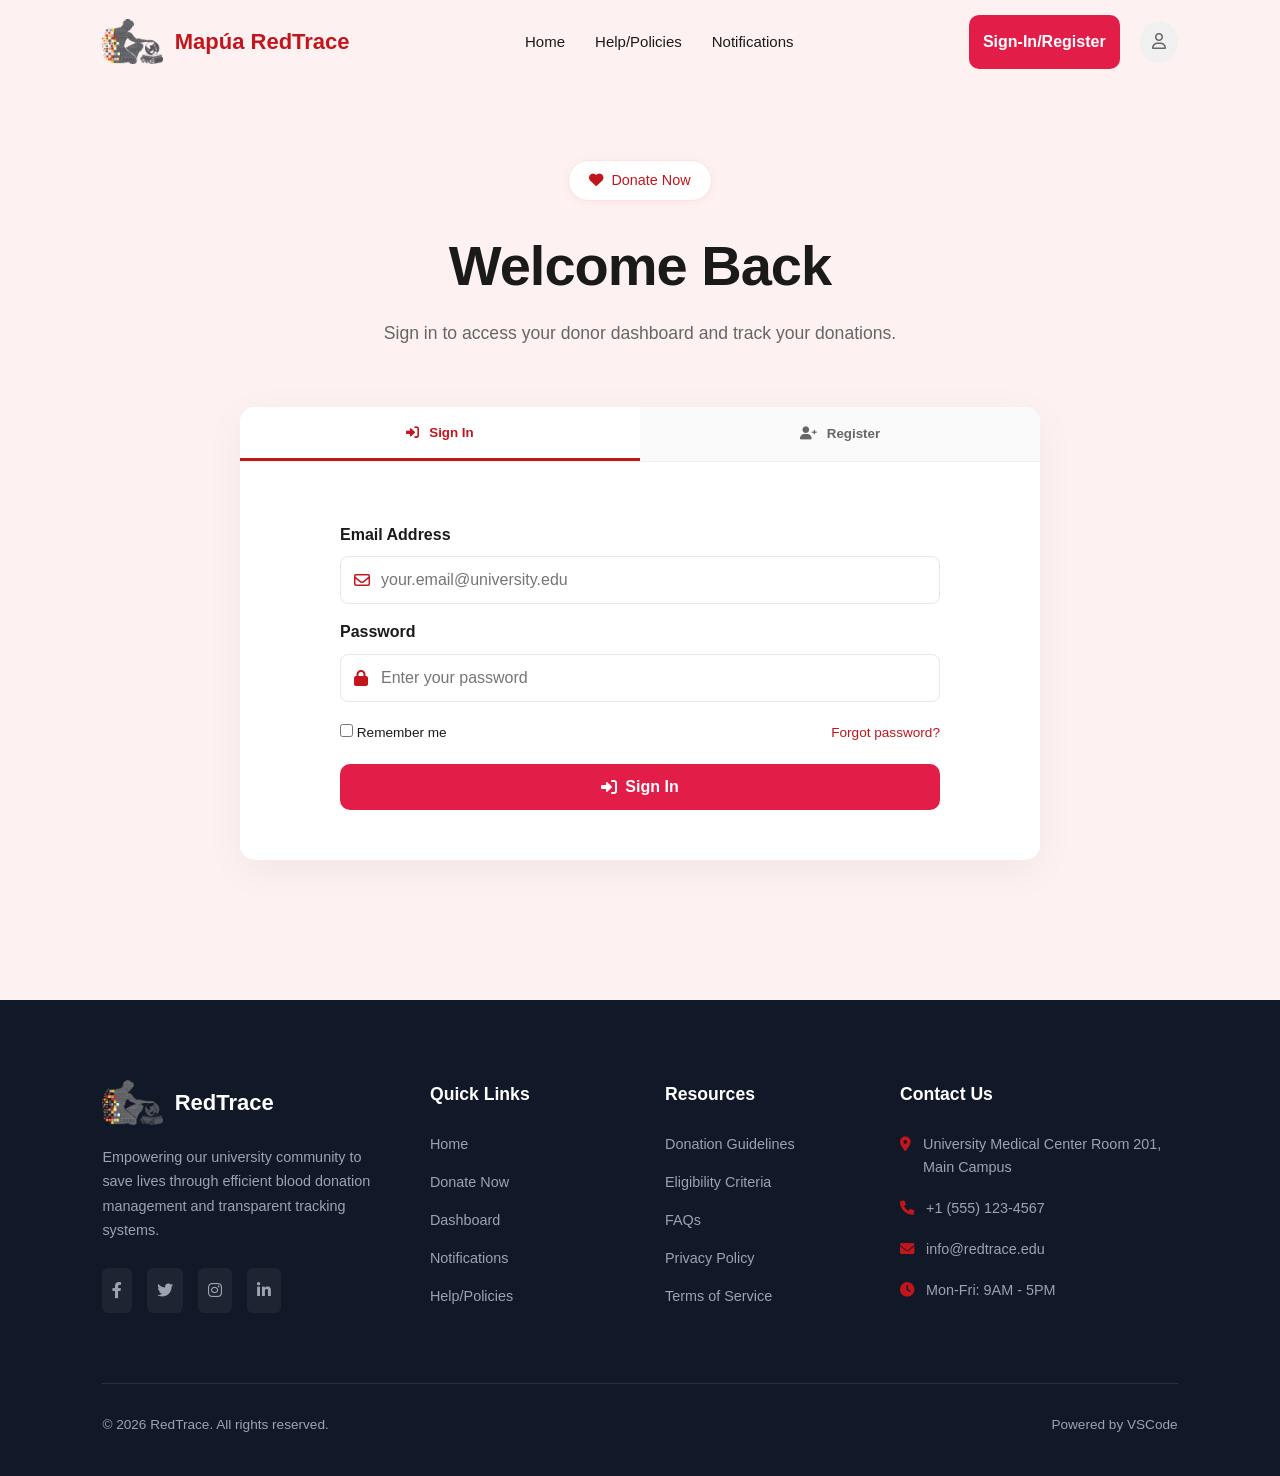
==== commit 8c96742c: "Add files via upload" ====
--- a/login.html
+++ b/login.html
@@ -62,7 +62,7 @@
             <i class="fa-solid fa-user-plus"></i> Register
           </button>
         </div>
-
+        <!--
         <div id="signin-section">
           <div class="role-selector" id="role-container">
             <p class="field-label">Login As</p>
@@ -83,6 +83,10 @@
               </button>
             </div>
           </div>
+        -->
+
+        <div id="signin-section">
+          <div style="height: 20px"></div>
 
           <form class="auth-form" action="login.php" method="POST">
             <div class="form-group">
@@ -109,6 +113,12 @@
                   required
                 />
               </div>
+              <p
+                id="login-error"
+                style="color: red; font-size: 13px; display: none"
+              >
+                Incorrect email or password
+              </p>
             </div>
             <div class="form-options">
               <label class="remember-me"
@@ -198,10 +208,21 @@
             </div>
             <div class="form-group">
               <label>Password <span class="required">*</span></label>
+              <!--
               <input
                 type="password"
                 name="password"
                 placeholder="Minimum 8 characters"
+                required
+              />
+            -->
+              <input
+                type="password"
+                name="password"
+                id="register-password"
+                placeholder="Minimum 8 characters"
+                pattern="(?=.*[a-z])(?=.*[A-Z])(?=.*\d)(?=.*[@$!%*?&]).{8,}"
+                title="Password must contain at least 8 characters, including uppercase, lowercase, number, and special character"
                 required
               />
               <!--
